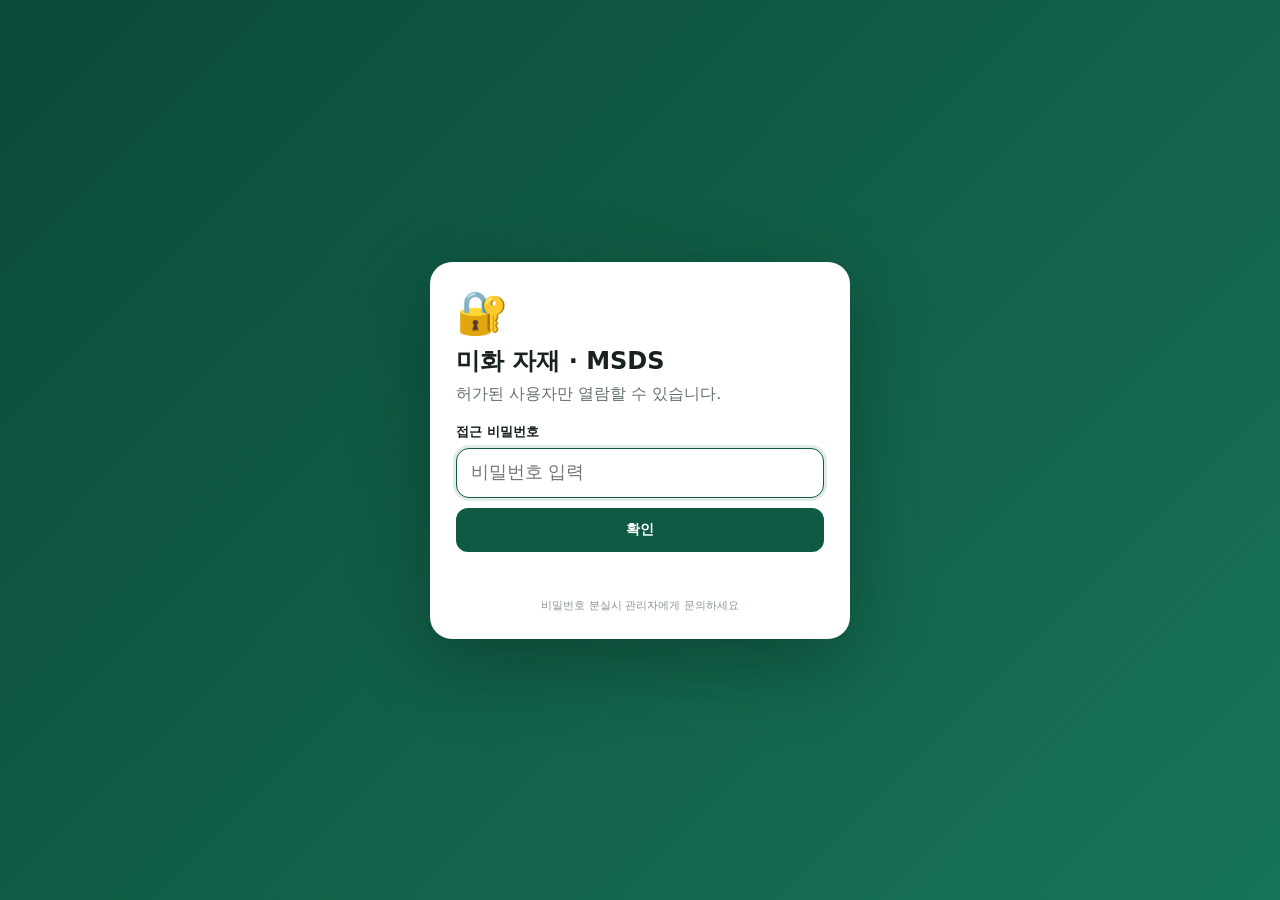
==== index.html @ 842c09c7 "A A" ====
<!doctype html>
<html lang="ko">
<head>
  <meta charset="utf-8">
  <meta name="viewport" content="width=device-width, initial-scale=1, viewport-fit=cover">
  <meta name="theme-color" content="#0f5a44">
  <meta name="mobile-web-app-capable" content="yes">
  <meta name="apple-mobile-web-app-capable" content="yes">
  <meta name="apple-mobile-web-app-status-bar-style" content="default">
  <meta name="apple-mobile-web-app-title" content="미화 MSDS">
  <link rel="manifest" href="manifest.webmanifest">
  <link rel="apple-touch-icon" href="icons/icon-192.png">
  <title>미화 자재 · MSDS 안내</title>
  <link rel="stylesheet" href="style.css?v=pwa1">
</head>
<body>

  <div id="secureGate" class="secure-gate">
    <div class="secure-login-card">
      <div class="secure-lock">🔐</div>
      <h2>미화 자재 · MSDS</h2>
      <p>허가된 사용자만 열람할 수 있습니다.</p>
      <form id="secureLoginForm">
        <label for="securePassword">접근 비밀번호</label>
        <input id="securePassword" type="password" inputmode="numeric" autocomplete="current-password" placeholder="비밀번호 입력" autofocus>
        <button class="btn primary secure-login-btn" type="submit">확인</button>
      </form>
      <p id="secureLoginMessage" class="secure-login-message" aria-live="polite"></p>
      <p class="secure-login-note">비밀번호 분실시 관리자에게 문의하세요</p>
    </div>
  </div>

  <div id="secureMsdsViewer" class="secure-viewer" hidden>
    <div class="secure-viewer-bar">
      <button id="secureViewerBack" class="secure-viewer-back" type="button">← 목록으로</button>
      <div>
        <strong id="secureViewerTitle">MSDS</strong>
        <span id="secureViewerStatus"></span>
      </div>
    </div>
    <main id="secureViewerPages" class="secure-viewer-pages"></main>
  </div>

  <header class="hero">
    <div class="hero-inner">
      <div class="hero-top">
        <p class="eyebrow">미화팀</p>
        <div class="hero-actions"><button id="installAppButton" class="install-app-btn" type="button" hidden>＋ 홈 화면에 추가</button><button id="secureLogoutButton" class="install-app-btn" type="button" hidden>로그아웃</button></div>
      </div>
      <h1>자재 · MSDS 안내</h1>
      <p class="subtitle">보관 자재의 위치와 안전정보를 확인하세요.</p>
    </div>
  </header>

  <main class="container">
    <section class="toolbar" aria-label="검색 및 분류">
      <label class="search">
        <span>⌕</span>
        <input id="searchInput" type="search" placeholder="자재명, 용도, 업체 검색" autocomplete="off">
      </label>
      <div id="categoryButtons" class="chips"></div>
    </section>

    <section class="summary">
      <div><strong id="resultCount">0</strong><span>개 자재</span></div>
      <p>카드를 누르면 상세 MSDS 정보를 볼 수 있습니다.</p>
    </section>

    <section id="materialGrid" class="grid" aria-live="polite"></section>
  </main>

  <dialog id="detailDialog">
    <div class="dialog-shell">
      <button id="closeDialog" class="close" aria-label="닫기">×</button>
      <div id="detailContent"></div>
    </div>
  </dialog>

  <template id="cardTemplate">
    <article class="card" tabindex="0">
      <div class="photo">
        <span class="photo-icon">🧴</span>
        <span class="photo-label">자재 사진</span>
      </div>
      <div class="card-body">
        <div class="card-top">
          <span class="category"></span>
          <span class="code"></span>
        </div>
        <h2 class="name"></h2>
        <p class="purpose"></p>
        <dl class="mini-info">
          <div><dt>보관</dt><dd class="location"></dd></div>
          <div><dt>업체</dt><dd class="company"></dd></div>
        </dl>
        <span class="more">상세정보 보기 →</span>
      </div>
    </article>
  </template>

  <script src="app.js?v=secure1"></script>
</body>
</html>
---- style.css ----
:root{
  --bg:#f3f6f4; --surface:#fff; --text:#17211d; --muted:#66736d;
  --brand:#0f5a44; --brand2:#e7f2ed; --line:#dce5e0;
  --warn:#fff4d8; --shadow:0 8px 28px rgba(23,33,29,.08);
}
*{box-sizing:border-box}
html{font-family:system-ui,-apple-system,"Segoe UI","Noto Sans KR",sans-serif;background:var(--bg);color:var(--text)}
body{margin:0}
.hero{background:linear-gradient(135deg,#0b4a38,#177458);color:#fff;padding:30px 20px 26px}
.hero-inner,.container{max-width:1100px;margin:auto}
.eyebrow{font-size:13px;opacity:.78;margin:0 0 6px}
h1{font-size:28px;margin:0 0 8px;letter-spacing:-.7px}
.subtitle{margin:0;opacity:.88;font-size:15px}
.container{padding:18px 16px 50px}
.toolbar{position:sticky;top:0;z-index:5;background:rgba(243,246,244,.96);backdrop-filter:blur(10px);padding:8px 0 12px}
.search{display:flex;align-items:center;gap:8px;background:#fff;border:1px solid var(--line);border-radius:14px;padding:0 14px;box-shadow:0 2px 10px rgba(0,0,0,.03)}
.search input{width:100%;height:48px;border:0;outline:0;font-size:16px;background:transparent}
.chips{display:flex;gap:8px;overflow-x:auto;padding:12px 1px 2px;scrollbar-width:none}
.chip{flex:none;border:1px solid var(--line);background:#fff;color:#47534e;border-radius:999px;padding:8px 13px;font-size:14px;cursor:pointer}
.chip.active{background:var(--brand);border-color:var(--brand);color:#fff}
.summary{display:flex;justify-content:space-between;align-items:end;gap:20px;margin:8px 2px 14px}
.summary strong{font-size:24px}.summary span{margin-left:5px;color:var(--muted)}
.summary p{font-size:13px;color:var(--muted);margin:0;text-align:right}
.grid{display:grid;grid-template-columns:repeat(2,minmax(0,1fr));gap:14px}
.card{background:var(--surface);border:1px solid var(--line);border-radius:18px;overflow:hidden;box-shadow:var(--shadow);cursor:pointer;transition:.18s}
.card:hover{transform:translateY(-2px)}
.card:focus{outline:3px solid rgba(15,90,68,.2)}
.photo{height:165px;background:linear-gradient(145deg,#eef3f0,#dde8e2);display:flex;flex-direction:column;align-items:center;justify-content:center;color:#74827b}
.photo.has-image{background-size:cover;background-position:center}
.photo.has-image .photo-icon,.photo.has-image .photo-label{display:none}
.photo-icon{font-size:44px;filter:grayscale(.2)}
.photo-label{font-size:12px;margin-top:8px}
.card-body{padding:15px}
.card-top{display:flex;justify-content:space-between;align-items:center;gap:8px}
.category{background:var(--brand2);color:var(--brand);border-radius:999px;padding:4px 8px;font-weight:700;font-size:11px}
.code{font-size:11px;color:#8a9690}
.name{font-size:19px;margin:11px 0 5px;letter-spacing:-.4px}
.purpose{font-size:13px;color:var(--muted);margin:0 0 13px;min-height:38px}
.mini-info{margin:0;border-top:1px solid #edf1ef;padding-top:10px}
.mini-info div{display:grid;grid-template-columns:42px 1fr;font-size:12px;margin:5px 0}
.mini-info dt{color:#8a9690}.mini-info dd{margin:0;color:#44514b;white-space:nowrap;overflow:hidden;text-overflow:ellipsis}
.more{display:block;color:var(--brand);font-size:12px;font-weight:700;margin-top:13px}
.empty{grid-column:1/-1;background:#fff;border:1px dashed #bcc9c3;border-radius:16px;padding:50px 20px;text-align:center;color:var(--muted)}
dialog{width:min(760px,calc(100% - 24px));max-height:90vh;border:0;border-radius:22px;padding:0;box-shadow:0 25px 80px rgba(0,0,0,.25)}
dialog::backdrop{background:rgba(8,18,14,.56);backdrop-filter:blur(2px)}
.dialog-shell{position:relative;padding:22px}
.close{position:sticky;float:right;top:0;border:0;background:#eef2f0;width:38px;height:38px;border-radius:50%;font-size:26px;line-height:1;cursor:pointer}
.detail-head{padding-right:44px}
.detail-head .badge{display:inline-block;background:var(--brand2);color:var(--brand);font-size:12px;font-weight:700;border-radius:999px;padding:5px 9px}
.detail-head h2{font-size:27px;margin:10px 0 4px}
.detail-purpose{color:var(--muted);margin:0 0 20px}
.detail-photo{height:230px;border-radius:16px;background:linear-gradient(145deg,#eef3f0,#dde8e2);display:flex;align-items:center;justify-content:center;font-size:55px;margin-bottom:18px;background-size:cover;background-position:center}
.info-grid{display:grid;grid-template-columns:repeat(2,1fr);gap:10px;margin-bottom:18px}
.info-box{border:1px solid var(--line);border-radius:13px;padding:12px}
.info-box span{display:block;font-size:11px;color:#819089;margin-bottom:4px}
.info-box strong{font-size:13px;word-break:break-word}
.section-title{font-size:16px;margin:22px 0 9px}
.table-wrap{overflow:auto;border:1px solid var(--line);border-radius:13px}
table{width:100%;border-collapse:collapse;font-size:12px;min-width:550px}
th,td{padding:10px;border-bottom:1px solid #e8eeeb;text-align:left;vertical-align:top}
th{background:#f7f9f8;color:#58665f}
tr:last-child td{border-bottom:0}
.actions{display:grid;grid-template-columns:1fr 1fr;gap:10px;margin-top:18px}
.btn{border:0;border-radius:12px;padding:13px;text-align:center;text-decoration:none;font-size:14px;font-weight:700}
.btn.primary{background:var(--brand);color:#fff}.btn.disabled{background:#eef1ef;color:#97a19c;pointer-events:none}
.notice{background:var(--warn);border-radius:12px;padding:11px 13px;font-size:12px;color:#66562d;margin-top:14px}
@media(max-width:650px){
  .hero{padding-top:24px} h1{font-size:25px}
  .grid{grid-template-columns:1fr 1fr;gap:10px}
  .photo{height:125px}.card-body{padding:12px}.name{font-size:16px}
  .purpose{font-size:12px;min-height:34px}
  .summary p{display:none}
  .mini-info div{grid-template-columns:36px 1fr}
  .dialog-shell{padding:18px}.detail-head h2{font-size:23px}
  .info-grid{grid-template-columns:1fr}
  .detail-photo{height:190px}
}
@media(max-width:390px){
  .grid{grid-template-columns:1fr}
  .photo{height:170px}
}

.section-help{margin:-2px 0 10px;color:var(--muted);font-size:12px}
.ppe-list{display:grid;gap:9px}
.ppe-item{display:grid;grid-template-columns:42px 1fr 22px;align-items:center;gap:8px;padding:12px 13px;border:1px solid var(--line);border-radius:14px;background:#fff;text-decoration:none;color:var(--text);transition:.15s}
.ppe-item:hover{border-color:#a9c4b8;background:#f8fbf9;transform:translateY(-1px)}
.ppe-icon{width:38px;height:38px;border-radius:11px;background:var(--brand2);display:grid;place-items:center;font-size:20px}
.ppe-name{font-weight:750;font-size:14px}.ppe-arrow{font-size:25px;color:#87958e;text-align:right}
.ppe-empty{border:1px dashed #bcc9c3;border-radius:14px;padding:20px;text-align:center;color:var(--muted);background:#fafcfa;font-size:13px}
.ppe-empty small{font-size:11px}
.guide-page{max-width:760px;margin:auto;padding:18px 16px 54px}
.guide-back{display:inline-flex;align-items:center;gap:5px;color:var(--brand);font-weight:700;text-decoration:none;margin:4px 0 14px}
.guide-card{background:#fff;border:1px solid var(--line);border-radius:20px;box-shadow:var(--shadow);padding:20px}
.guide-title-wrap{display:flex;align-items:center;gap:13px;margin-bottom:18px}.guide-big-icon{width:54px;height:54px;border-radius:15px;background:var(--brand2);display:grid;place-items:center;font-size:28px}
.guide-card h1{color:var(--text);font-size:25px;margin:0}.guide-card .sub{color:var(--muted);font-size:13px;margin:4px 0 0}
.guide-placeholder{border:1px dashed #b9c7c0;border-radius:16px;padding:36px 18px;text-align:center;background:#f8faf9;color:var(--muted)}
.guide-placeholder strong{display:block;color:#44514b;font-size:16px;margin-bottom:6px}
.guide-actions{margin-top:16px;display:grid;gap:10px}

/* PPE guide PDF viewer */
.guide-description{color:var(--muted);line-height:1.65;margin:8px 0 16px}
.pdf-viewer-wrap{width:100%;height:min(76vh,920px);min-height:560px;border:1px solid var(--line);border-radius:16px;overflow:hidden;background:#eef2f0;box-shadow:var(--shadow)}
.pdf-viewer{display:block;width:100%;height:100%;border:0;background:#fff}
@media(max-width:650px){
  .pdf-viewer-wrap{height:68vh;min-height:460px;border-radius:12px}
  .guide-actions{grid-template-columns:1fr}
}


/* v7: mobile-friendly PPE guide rendering */
.guide-image-wrap{width:100%;border:1px solid var(--line);border-radius:16px;overflow:hidden;background:#fff;box-shadow:var(--shadow)}
.guide-image{display:block;width:100%;height:auto;object-fit:contain;background:#fff}
.mobile-hint{margin:10px 2px 0;color:var(--muted);font-size:12px;text-align:center}
.btn.secondary{background:#eef3f0;color:var(--brand);border:1px solid var(--line)}
@media(max-width:650px){
  .guide-page{padding:12px 8px 42px}
  .guide-card{padding:12px;border-radius:14px}
  .guide-image-wrap{border-radius:10px}
  .guide-description{font-size:13px;margin:6px 2px 12px}
  .guide-title-wrap{margin-bottom:10px}
  .guide-big-icon{width:46px;height:46px;font-size:24px}
  .guide-card h1{font-size:21px}
}


/* 홈 화면 추가(PWA) */
.hero-top{
  display:flex;
  align-items:center;
  justify-content:space-between;
  gap:12px;
  margin-bottom:6px;
}
.hero-top .eyebrow{margin:0}
.install-app-btn{
  flex:none;
  border:1px solid rgba(255,255,255,.46);
  background:rgba(255,255,255,.14);
  color:#fff;
  border-radius:999px;
  padding:8px 12px;
  font-size:12px;
  font-weight:800;
  cursor:pointer;
  backdrop-filter:blur(6px);
  -webkit-backdrop-filter:blur(6px);
}
.install-app-btn:active{transform:scale(.98)}
.install-app-btn[hidden]{display:none!important}

@media (max-width:520px){
  .hero{padding-top:20px}
  .hero-top{align-items:flex-start}
  .install-app-btn{
    max-width:150px;
    white-space:nowrap;
    padding:8px 10px;
    font-size:11px;
  }
}


/* ===== Secure MSDS gate ===== */
body.secure-locked > header,
body.secure-locked > main.container,
body.secure-locked > dialog{visibility:hidden}
.secure-gate{
  position:fixed;inset:0;z-index:9999;display:flex;align-items:center;justify-content:center;
  padding:20px;background:linear-gradient(135deg,#0b4a38,#177458);
}
.secure-gate[hidden]{display:none!important}
.secure-login-card{
  width:min(420px,100%);background:#fff;border-radius:22px;padding:26px;
  box-shadow:0 24px 80px rgba(0,0,0,.28)
}
.secure-lock{font-size:42px;margin-bottom:8px}
.secure-login-card h2{margin:0 0 7px;font-size:24px}
.secure-login-card>p{color:#66736d;margin:0 0 18px}
.secure-login-card label{display:block;font-size:13px;font-weight:800;margin-bottom:7px}
.secure-login-card input{
  width:100%;height:50px;border:1px solid #dce5e0;border-radius:13px;padding:0 14px;
  font-size:18px;outline:none
}
.secure-login-card input:focus{border-color:#0f5a44;box-shadow:0 0 0 3px rgba(15,90,68,.12)}
.secure-login-btn{width:100%;margin-top:10px;cursor:pointer}
.secure-login-message{min-height:22px!important;color:#b42318!important;font-size:13px;margin:10px 0 0!important}
.secure-login-note{font-size:11px!important;color:#8a9690!important;margin:14px 0 0!important;text-align:center}
.hero-actions{display:flex;gap:7px;align-items:center}

.secure-viewer{
  position:fixed;inset:0;z-index:9000;background:#eef2f0;overflow:auto
}
.secure-viewer[hidden]{display:none!important}
.secure-viewer-bar{
  position:sticky;top:0;z-index:2;display:flex;align-items:center;gap:12px;
  background:#0f5a44;color:#fff;padding:10px 12px;box-shadow:0 4px 18px rgba(0,0,0,.14)
}
.secure-viewer-bar>div{display:flex;flex-direction:column;min-width:0}
.secure-viewer-bar strong{white-space:nowrap;overflow:hidden;text-overflow:ellipsis}
#secureViewerStatus{font-size:11px;opacity:.78}
.secure-viewer-back{
  flex:none;border:1px solid rgba(255,255,255,.4);background:rgba(255,255,255,.12);
  color:#fff;border-radius:10px;padding:9px 11px;font-weight:800;cursor:pointer
}
.secure-viewer-pages{max-width:1000px;margin:auto;padding:14px}
.secure-page{
  display:block;width:100%;height:auto;margin:0 auto 14px;background:#fff;
  border-radius:10px;box-shadow:0 4px 18px rgba(0,0,0,.12)
}
.secure-viewer-loading{
  margin:35px auto;background:#fff;border-radius:15px;padding:24px;text-align:center;
  color:#66736d;max-width:500px
}
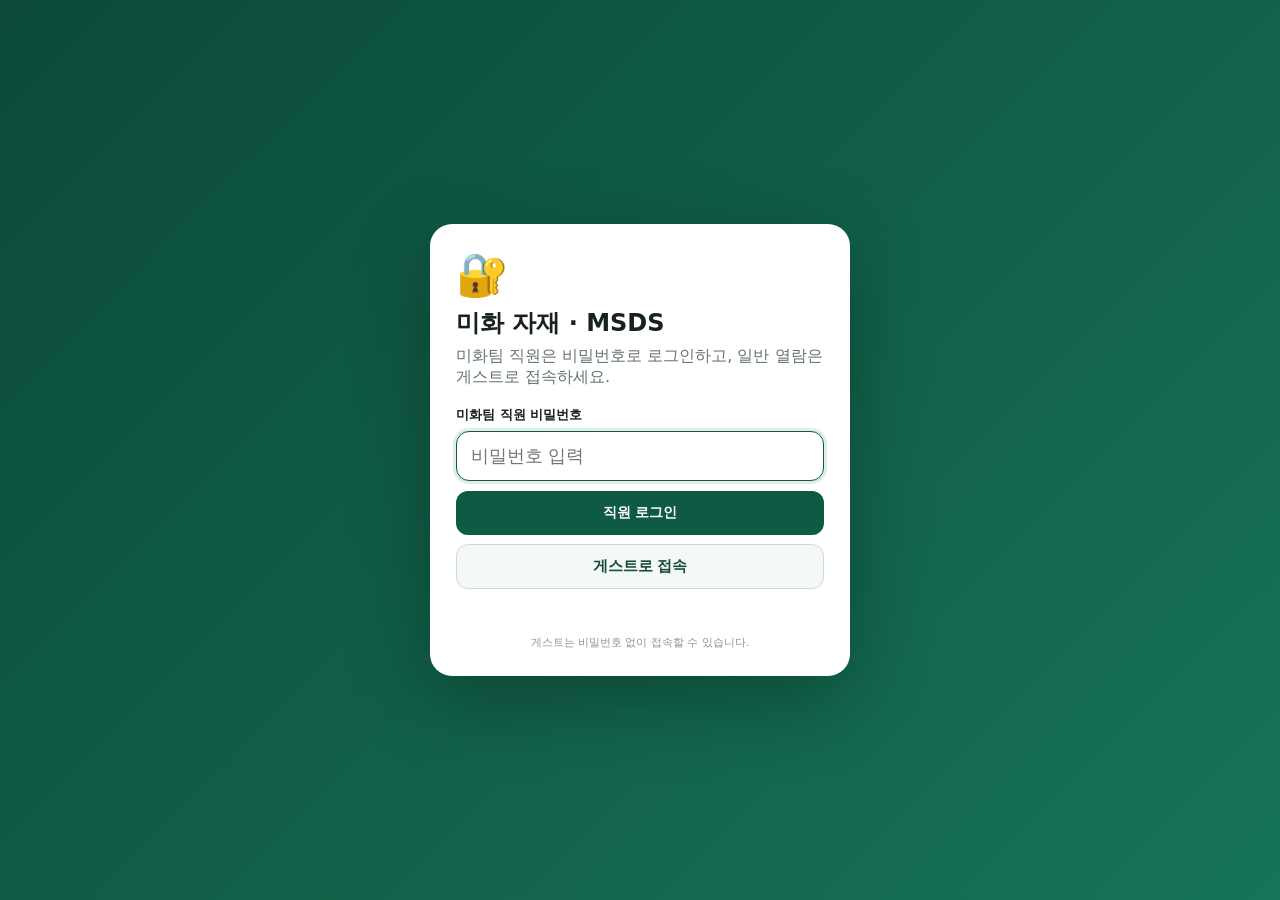
==== commit a7df75e5: "d d" ====
--- a/index.html
+++ b/index.html
@@ -19,14 +19,15 @@
     <div class="secure-login-card">
       <div class="secure-lock">🔐</div>
       <h2>미화 자재 · MSDS</h2>
-      <p>허가된 사용자만 열람할 수 있습니다.</p>
+      <p>미화팀 직원은 비밀번호로 로그인하고, 일반 열람은 게스트로 접속하세요.</p>
       <form id="secureLoginForm">
-        <label for="securePassword">접근 비밀번호</label>
+        <label for="securePassword">미화팀 직원 비밀번호</label>
         <input id="securePassword" type="password" inputmode="numeric" autocomplete="current-password" placeholder="비밀번호 입력" autofocus>
-        <button class="btn primary secure-login-btn" type="submit">확인</button>
+        <button class="btn primary secure-login-btn" type="submit">직원 로그인</button>
+        <button id="guestLoginButton" class="btn guest-login-btn" type="button">게스트로 접속</button>
       </form>
       <p id="secureLoginMessage" class="secure-login-message" aria-live="polite"></p>
-      <p class="secure-login-note">비밀번호 분실시 관리자에게 문의하세요</p>
+      <p class="secure-login-note">게스트는 비밀번호 없이 접속할 수 있습니다.</p>
     </div>
   </div>
 
@@ -44,7 +45,7 @@
   <header class="hero">
     <div class="hero-inner">
       <div class="hero-top">
-        <p class="eyebrow">미화팀</p>
+        <p class="eyebrow">롯데아울렛 고양터미널점 · 미화</p>
         <div class="hero-actions"><button id="installAppButton" class="install-app-btn" type="button" hidden>＋ 홈 화면에 추가</button><button id="secureLogoutButton" class="install-app-btn" type="button" hidden>로그아웃</button></div>
       </div>
       <h1>자재 · MSDS 안내</h1>
--- a/style.css
+++ b/style.css
@@ -212,3 +212,30 @@
   margin:35px auto;background:#fff;border-radius:15px;padding:24px;text-align:center;
   color:#66736d;max-width:500px
 }
+
+/* v2: 보호구 가이드의 원본 PDF/다운로드 UI 비표시 */
+.ppe-download,
+.pdf-download,
+.download-link,
+a[download] {
+  display:none !important;
+}
+
+.role-badge{
+  display:inline-flex;align-items:center;margin-left:8px;padding:4px 8px;border-radius:999px;
+  font-size:11px;font-weight:800;vertical-align:middle
+}
+.role-badge.staff{background:#dff5ea;color:#0b5a40}
+.role-badge.guest{background:#fff0cc;color:#7a4b00}
+.guest-msds-notice{
+  margin:16px auto 30px;max-width:760px;background:#fff7df;border:1px solid #efd79b;
+  border-radius:14px;padding:16px 18px;line-height:1.55;color:#5e470d
+}
+.guest-msds-notice strong{display:block;margin-bottom:6px}
+.guest-msds-notice p{margin:0}
+
+.guest-login-btn{
+  width:100%;margin-top:9px;border:1px solid #cfdad4;background:#f4f8f6;color:#184b3b;
+  padding:12px;border-radius:12px;font-size:15px;font-weight:800;cursor:pointer
+}
+.guest-login-btn:disabled{opacity:.6;cursor:wait}
